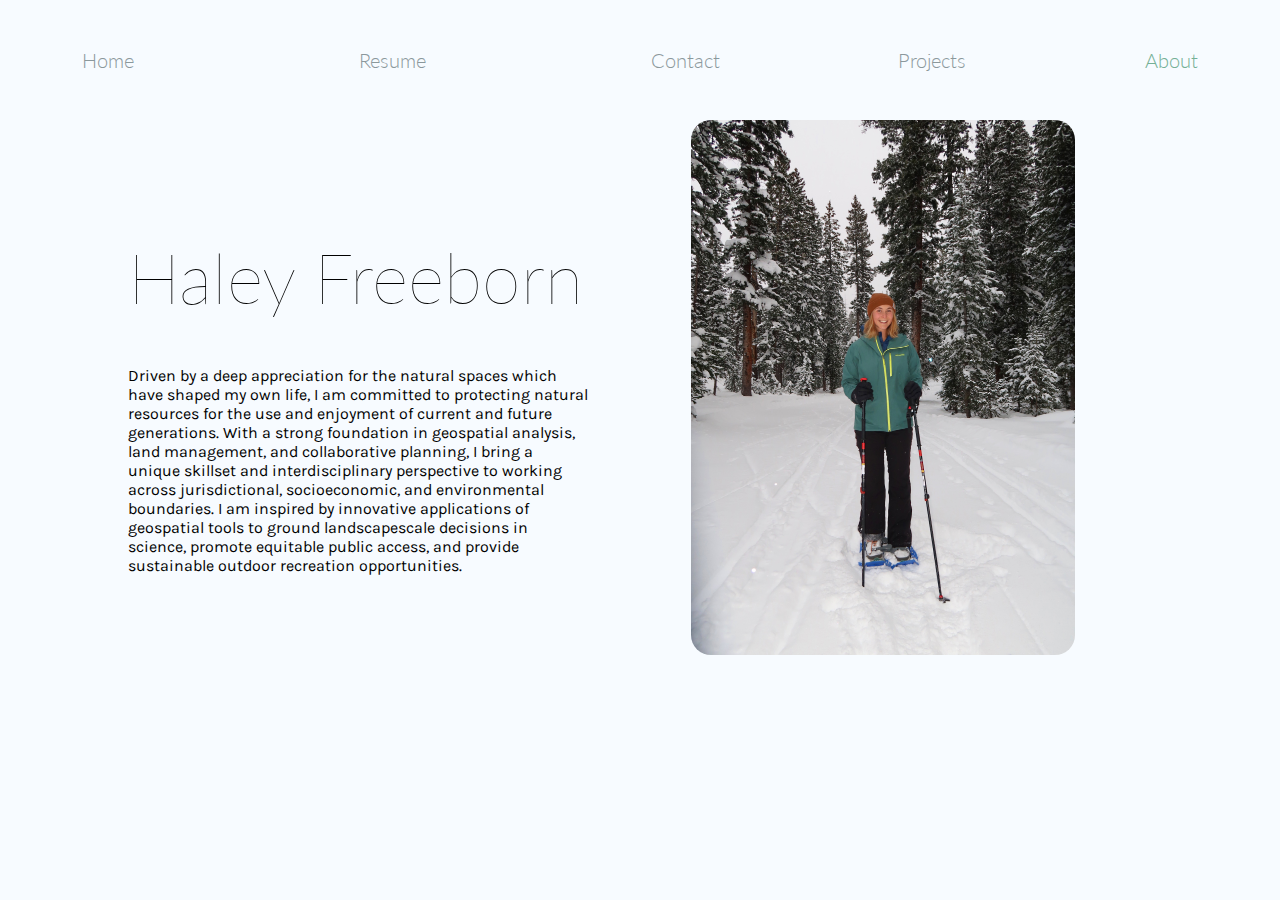
==== about.html @ 0b158d61 "create!" ====
<!DOCTYPE html>
<html>
    <head>
        <title>About</title>
        <meta name="viewport" content="width=device-width, initial-scale=1.0">
        <link rel="stylesheet" href="main.css">

        <link rel="fav icon" type="image/x-icon" href="flower3.png">


        <div class="topnav lato-light" id="myTopnav">
            <a href="index.html">Home</a>
            <a href="resume.html">Resume</a>
            <a href="contact.html">Contact</a>
            <div class="dropdown">
              <button class="dropbtn lato-light">Projects
                <i class="fa fa-caret-down"></i>
              </button>
              <div class="dropdown-content">
                <a href="#">Personal</a>
                <a href="#">Professional</a>
                <a href="#">W.I.P.</a>
              </div>
            </div>
            <a href="about.html"class="active">About</a>
            <a href="javascript:void(0);" class="icon" onclick="myFunction()">&#9776;</a>
          <!-- </div>
          <div id="container"> -->
        </div>

    </head>

    <body>

      <div class="container">
        <div class="text">
          <h1 class="lato-thin">Haley Freeborn</h1>
          <p>Driven by a deep appreciation for the natural spaces which have shaped my own life, I am committed to protecting natural
          resources for the use and enjoyment of current and future generations. With a strong foundation in geospatial analysis, land
          management, and collaborative planning, I bring a unique skillset and interdisciplinary perspective to working across jurisdictional,
          socioeconomic, and environmental boundaries. I am inspired by innovative applications of geospatial tools to ground landscapescale decisions in science, promote equitable public access, and provide sustainable outdoor recreation opportunities.</p>
        </div>
        <div class="haleypic round">
          <img src="haleypic.JPG">
        </div>
      </div>

    </body>

</html>
---- main.css ----
@import url('https://fonts.googleapis.com/css2?family=Silkscreen:wght@400;700&display=swap');

@import url("https://fonts.googleapis.com/css2?family=Archivo+Black&family=Ballet:opsz@16..72&family=Josefin+Sans:ital,wght@0,100..700;1,100..700&family=Karla:ital,wght@0,200..800;1,200..800&family=Lato:ital,wght@0,100;0,300;0,400;0,700;0,900;1,100;1,300;1,400;1,700;1,900&family=Silkscreen:wght@400;700&display=swap");


.lato-thin {
    font-family: "Lato", serif;
    font-weight: 100;
    font-style: normal;
  }
  
  .lato-light {
    font-family: "Lato", serif;
    font-weight: 300;
    font-style: normal;
  }
  
  .lato-regular {
    font-family: "Lato", serif;
    font-weight: 400;
    font-style: normal;
  }
  
  .lato-bold {
    font-family: "Lato", serif;
    font-weight: 700;
    font-style: normal;
  }
  
  .lato-black {
    font-family: "Lato", serif;
    font-weight: 900;
    font-style: normal;
  }
  
  .lato-thin-italic {
    font-family: "Lato", serif;
    font-weight: 100;
    font-style: italic;
  }
  
  .lato-light-italic {
    font-family: "Lato", serif;
    font-weight: 300;
    font-style: italic;
  }
  
  .lato-regular-italic {
    font-family: "Lato", serif;
    font-weight: 400;
    font-style: italic;
  }
  
  .lato-bold-italic {
    font-family: "Lato", serif;
    font-weight: 700;
    font-style: italic;
  }
  
  .lato-black-italic {
    font-family: "Lato", serif;
    font-weight: 900;
    font-style: italic;
  }

* {
    box-sizing: border-box;
}

h1{
    font-size: 70px;
    position: relative;
}

p{
    font-family: karla;
}

body {
    background-color: rgba(214, 235, 255, 0.2);
    margin: 0;
    padding: 0;
}

img {
    max-width: 100%
}

.row {
    display: flex;
    flex-wrap: wrap;
    padding: 0 4px;
  }
  
  /* Create four equal columns that sits next to each other */
  .column {
    flex: 25%;
    max-width: 25%;
    padding: 0 4px;
  }
  
  .column img {
    margin-top: 8px;
    vertical-align: middle;
    width: 100%;
  }
  
  /* Responsive layout - makes a two column-layout instead of four columns */
  @media screen and (max-width: 800px) {
    .column {
      flex: 50%;
      max-width: 50%;
    }
  }
  
  /* Responsive layout - makes the two columns stack on top of each other instead of next to each other */
  @media screen and (max-width: 600px) {
    .column {
      flex: 100%;
      max-width: 100%;
    }
  }

  /* Add a black background color to the top navigation */
  .topnav {
    display: flex;
    justify-content: space-between;
    align-items: center;
    padding: 0 10px;
    height: 100px;
    overflow: hidden;
    border-radius: 5px;
    width: calc(100% - 20px);
    margin: 10px; 
    box-sizing: border-box;
    left: 8px;
    right: 8px;
}
  
  /* Style the links inside the navigation bar */
  .topnav a {
    float: left;
    display: block;
    color: #8b989c;
    text-align: center;
    padding:5%;
    text-decoration: none;
    font-family: 'Lato', monospace;
    font-size: 20px;
  }
  
  /* Add an active class to highlight the current page */
  .active {
    color: #74b096 !important;
    border-radius: 50px;
  }
  
  /* Hide the link that should open and close the topnav on small screens */
  .topnav .icon {
    display: none;

  }
  
  /* Dropdown container - needed to position the dropdown content */
  .dropdown {
    float: left;
    overflow: hidden;
    transition: background-color 0.3s ease, color 0.3s ease;

  }
  
  /* Style the dropdown button to fit inside the topnav */
  .dropdown .dropbtn {
    font-size: 20px;
    /* font-family: 'Silkscreen', monospace; */
    border: none;
    outline: none;
    color: #8b989c;
    padding: 14px 16px;
    background-color: inherit;
    margin: 0;
    align-content: center;

  }
  
  /* Style the dropdown content (hidden by default) */
  .dropdown-content {
    display: none;
    position: absolute;
    background-color: #dedede9d;
    min-width: 160px;
    box-shadow: 0px 8px 16px 0px rgba(77, 255, 243, 0.2);
    z-index: 1;
    transition: background-color 0.3s ease, color 0.3s ease;
    border-radius: 20px;
  }
  
  /* Style the links inside the dropdown */
  .dropdown-content a {
    float: none;
    color: #525a5d;
    padding: 12px 16px;
    text-decoration: none;
    display: block;
    text-align: left;
  }
  
  /* Add a dark background on topnav links and the dropdown button on hover */
  .topnav a:hover, .dropdown:hover .dropbtn {
    /* background-color: #c1e4a57d; */
    color: #9de0ce;
    transition: background-color 0.3s ease, color 0.3s ease;
    border-radius: 50px;

  }
  
  /* Add a grey background to dropdown links on hover */
  .dropdown-content a:hover {
    /* background-color: #ddd; */
    color: rgb(238, 182, 0);
    transition: background-color 0.3s ease, color 0.3s ease;

  }
  
  /* Show the dropdown menu when the user moves the mouse over the dropdown button */
  .dropdown:hover .dropdown-content {
    display: block;
    transition: background-color 0.3s ease, color 0.3s ease;

  }
  
  /* When the screen is less than 600 pixels wide, hide all links, except for the first one ("Home"). Show the link that contains should open and close the topnav (.icon) */
  @media screen and (max-width: 600px) {
    .topnav a:not(:first-child), .dropdown .dropbtn {
      display: none;
    }
    .topnav a.icon {
      float: right;
      display: block;
    }
  }
  
  /* The "responsive" class is added to the topnav with JavaScript when the user clicks on the icon. This class makes the topnav look good on small screens (display the links vertically instead of horizontally) */
  @media screen and (max-width: 600px) {
    .topnav.responsive {position: relative;}
    .topnav.responsive a.icon {
      position: absolute;
      right: 0;
      top: 0;
    }
    .topnav.responsive a {
      float: none;
      display: block;
      text-align: left;
    }
    .topnav.responsive .dropdown {float: none;}
    .topnav.responsive .dropdown-content {position: relative;}
    .topnav.responsive .dropdown .dropbtn {
      display: block;
      width: 100%;
      text-align: left;
    }
  }

  img.center{
    position:absolute;
    z-index:-1;
  }

  #container {
    background-image:url(mountains.png);
    background-position:center;
    position: relative;
    width:700px;
    height:400px;
    z-index: -1;
}

.img-with-text {
    position: relative;
    text-align: center;
    width: 100%;
    margin-top: 13%;
    height: auto;
}

.img-with-text img {
    width: 100%;
    display: block;
    height: auto;
}

.img-with-text h1 {
    position: absolute;
    top: -8%;
    left: 50%;
    transform: translate(-50%, -50%);
    color: rgb(0, 8, 26); 
    /* background-color: rgba(0, 0, 0, 0.5);  */
    /* padding: 10px;  */
    font-size: 10vw;
    white-space: nowrap;
    text-align: center;
    margin: 0;
    box-sizing: border-box;
}

.container {
    display: grid;
    align-items: center; 
    grid-template-columns: 1fr 1fr;
    column-gap: 8vw;
    margin: 10%;
    margin-top: 10px;
   }
   
    */
   h1.text {
     font-size: 10vw;
     /* text-align: center; */
   }


.haleypic img{
     max-width: 30vw;
     max-height:auto;
     border-radius: 20px;

   }
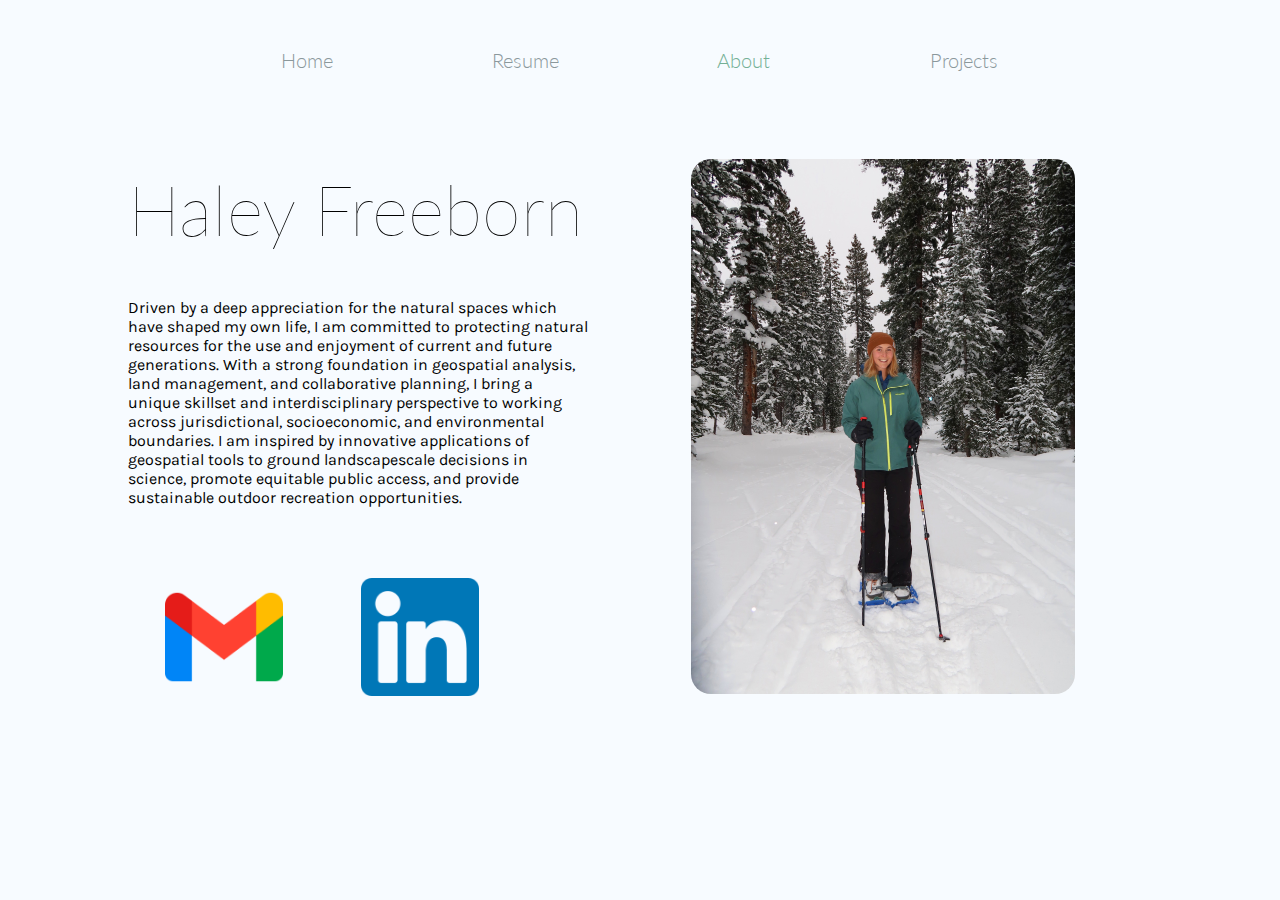
==== commit f065eabf: "new things!" ====
--- a/about.html
+++ b/about.html
@@ -4,29 +4,30 @@
         <title>About</title>
         <meta name="viewport" content="width=device-width, initial-scale=1.0">
         <link rel="stylesheet" href="main.css">
+        <link rel="stylesheet" href="about.css">
 
         <link rel="fav icon" type="image/x-icon" href="flower3.png">
 
 
         <div class="topnav lato-light" id="myTopnav">
-            <a href="index.html">Home</a>
-            <a href="resume.html">Resume</a>
-            <a href="contact.html">Contact</a>
-            <div class="dropdown">
-              <button class="dropbtn lato-light">Projects
-                <i class="fa fa-caret-down"></i>
-              </button>
-              <div class="dropdown-content">
-                <a href="#">Personal</a>
-                <a href="#">Professional</a>
-                <a href="#">W.I.P.</a>
-              </div>
+          <a href="index.html">Home</a>
+          <a href="resume.html">Resume</a>
+          <a href="about.html" class="active">About</a>
+          <!-- <a href="contact.html">Contact</a> -->
+          <div class="dropdown">
+            <button class="dropbtn lato-light">Projects
+              <i class="fa fa-caret-down"></i>
+            </button>
+            <div class="dropdown-content">
+              <a href="#">Personal</a>
+              <a href="#">Professional</a>
+              <a href="#">W.I.P.</a>
             </div>
-            <a href="about.html"class="active">About</a>
-            <a href="javascript:void(0);" class="icon" onclick="myFunction()">&#9776;</a>
-          <!-- </div>
-          <div id="container"> -->
-        </div>
+          </div>
+          <a href="javascript:void(0);" class="icon" onclick="myFunction()">&#9776;</a>
+        <!-- </div>
+        <div id="container"> -->
+      </div>
 
     </head>
 
@@ -39,7 +40,13 @@
           resources for the use and enjoyment of current and future generations. With a strong foundation in geospatial analysis, land
           management, and collaborative planning, I bring a unique skillset and interdisciplinary perspective to working across jurisdictional,
           socioeconomic, and environmental boundaries. I am inspired by innovative applications of geospatial tools to ground landscapescale decisions in science, promote equitable public access, and provide sustainable outdoor recreation opportunities.</p>
+          <br>
+          <!-- <a href="#" class="fa fa-insta"></a> -->
+          <a href="mailto:haley@gmail.com?subject=Subject%20Here&body=Body%20of%20the%20email%20goes%20here" class="social" target="_blank"><img src="gmail.png" alt="gmail button"></a>
+
+          <a href="https://www.linkedin.com/in/haley-freeborn-0aa35527a/" class="social" target="_blank"><img src="linkedswag.png" alt="linkedin button"></a>
         </div>
+
         <div class="haleypic round">
           <img src="haleypic.JPG">
         </div>
--- a/main.css
+++ b/main.css
@@ -126,7 +126,7 @@
     display: flex;
     justify-content: space-between;
     align-items: center;
-    padding: 0 10px;
+    padding: 0 20vw;
     height: 100px;
     overflow: hidden;
     border-radius: 5px;
@@ -143,7 +143,7 @@
     display: block;
     color: #8b989c;
     text-align: center;
-    padding:5%;
+    padding:2%;
     text-decoration: none;
     font-family: 'Lato', monospace;
     font-size: 20px;
--- a/about.css
+++ b/about.css
@@ -0,0 +1,189 @@
+#fcf-form {
+    display:block;
+}
+
+.fcf-body {
+    margin: 0;
+    font-family: -apple-system, Arial, sans-serif;
+    font-size: 1rem;
+    font-weight: 400;
+    line-height: 1.5;
+    color: #212529;
+    text-align: left;
+    background-color: #fff;
+    padding: 30px;
+    padding-bottom: 10px;
+    border: 1px solid #ced4da;
+    border-radius: 0.25rem;
+    max-width: 100%;
+}
+
+.fcf-form-group {
+    margin-bottom: 1rem;
+}
+
+.fcf-input-group {
+    position: relative;
+    display: -ms-flexbox;
+    display: flex;
+    -ms-flex-wrap: wrap;
+    flex-wrap: wrap;
+    -ms-flex-align: stretch;
+    align-items: stretch;
+    width: 100%;
+}
+
+.fcf-form-control {
+    display: block;
+    width: 100%;
+    height: calc(1.5em + 0.75rem + 2px);
+    padding: 0.375rem 0.75rem;
+    font-size: 1rem;
+    font-weight: 400;
+    line-height: 1.5;
+    color: #495057;
+    background-color: #fff;
+    background-clip: padding-box;
+    border: 1px solid #ced4da;
+    outline: none;
+    border-radius: 0.25rem;
+    transition: border-color 0.15s ease-in-out, box-shadow 0.15s ease-in-out;
+}
+
+.fcf-form-control:focus {
+    border: 1px solid #313131;
+}
+
+select.fcf-form-control[size], select.fcf-form-control[multiple] {
+    height: auto;
+}
+
+textarea.fcf-form-control {
+    font-family: -apple-system, Arial, sans-serif;
+    height: auto;
+}
+
+label.fcf-label {
+    display: inline-block;
+    margin-bottom: 0.5rem;
+}
+
+.fcf-credit {
+    padding-top: 10px;
+    font-size: 0.9rem;
+    color: #545b62;
+}
+
+.fcf-credit a {
+    color: #545b62;
+    text-decoration: underline;
+}
+
+.fcf-credit a:hover {
+    color: #0056b3;
+    text-decoration: underline;
+}
+
+.fcf-btn {
+    display: inline-block;
+    font-weight: 400;
+    color: #212529;
+    text-align: center;
+    vertical-align: middle;
+    cursor: pointer;
+    -webkit-user-select: none;
+    -moz-user-select: none;
+    -ms-user-select: none;
+    user-select: none;
+    background-color: transparent;
+    border: 1px solid transparent;
+    padding: 0.375rem 0.75rem;
+    font-size: 1rem;
+    line-height: 1.5;
+    border-radius: 0.25rem;
+    transition: color 0.15s ease-in-out, background-color 0.15s ease-in-out, border-color 0.15s ease-in-out, box-shadow 0.15s ease-in-out;
+}
+
+@media (prefers-reduced-motion: reduce) {
+    .fcf-btn {
+        transition: none;
+    }
+}
+
+.fcf-btn:hover {
+    color: #212529;
+    text-decoration: none;
+}
+
+.fcf-btn:focus, .fcf-btn.focus {
+    outline: 0;
+    box-shadow: 0 0 0 0.2rem rgba(0, 123, 255, 0.25);
+}
+
+.fcf-btn-primary {
+    color: #fff;
+    background-color: #007bff;
+    border-color: #007bff;
+}
+
+.fcf-btn-primary:hover {
+    color: #fff;
+    background-color: #0069d9;
+    border-color: #0062cc;
+}
+
+.fcf-btn-primary:focus, .fcf-btn-primary.focus {
+    color: #fff;
+    background-color: #0069d9;
+    border-color: #0062cc;
+    box-shadow: 0 0 0 0.2rem rgba(38, 143, 255, 0.5);
+}
+
+.fcf-btn-lg, .fcf-btn-group-lg>.fcf-btn {
+    padding: 0.5rem 1rem;
+    font-size: 1.25rem;
+    line-height: 1.5;
+    border-radius: 20px;
+}
+
+.fcf-btn-block {
+    display: block;
+    width: 100%;
+}
+
+.fcf-btn-block+.fcf-btn-block {
+    margin-top: 0.5rem;
+}
+
+input[type="submit"].fcf-btn-block, input[type="reset"].fcf-btn-block, input[type="button"].fcf-btn-block {
+    width: 100%;
+}
+
+.social img{
+    max-width: 15vw;
+    height: auto;
+    object-fit: cover;
+    padding: 8%;
+  }
+  
+  .social:hover img{
+      opacity: 0.7;
+  }
+  
+  .social-insta {
+    background: #55ACEE;
+    color: white;
+    border-radius: 50px;
+  }
+  
+  .social-gmail {
+    background: #dd4b39;
+    color: white;
+    border-radius: 50px;
+  }
+  
+  .social-linkedin {
+    background: #007bb5;
+    color: white;
+    border-radius: 50px;
+  }
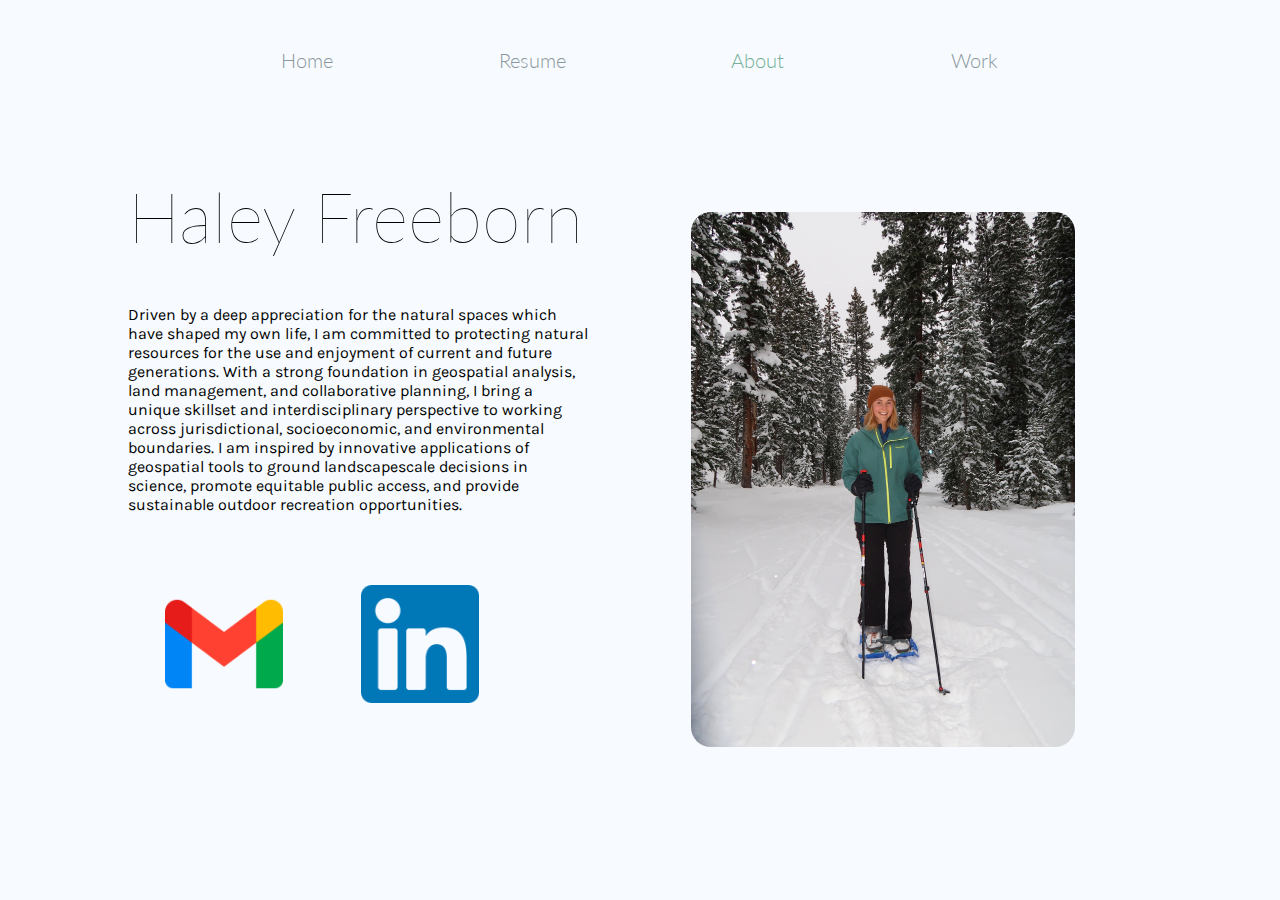
==== commit 869062e3: "fix!" ====
--- a/about.html
+++ b/about.html
@@ -15,13 +15,13 @@
           <a href="about.html" class="active">About</a>
           <!-- <a href="contact.html">Contact</a> -->
           <div class="dropdown">
-            <button class="dropbtn lato-light">Projects
+            <button class="dropbtn lato-light">Work
               <i class="fa fa-caret-down"></i>
             </button>
             <div class="dropdown-content">
-              <a href="#">Personal</a>
-              <a href="#">Professional</a>
-              <a href="#">W.I.P.</a>
+              <a href="maps.html">Maps</a>
+              <a href="writing.html">Writing</a>
+              <a href="other.html">Drawings</a>
             </div>
           </div>
           <a href="javascript:void(0);" class="icon" onclick="myFunction()">&#9776;</a>
--- a/main.css
+++ b/main.css
@@ -313,6 +313,15 @@
     margin: 10%;
     margin-top: 10px;
    }
+
+   .threecontainer {
+    display: grid;
+    align-items: center; 
+    grid-template-columns: 1fr 1fr 1fr;
+    column-gap: 8vw;
+    margin: 10%;
+    margin-top: 10px;
+   }
    
     */
    h1.text {
@@ -325,7 +334,14 @@
      max-width: 30vw;
      max-height:auto;
      border-radius: 20px;
-
+     margin-top: 20%;
+   }
+
+   hr {
+    width: 70%;
+    border: 0;
+    border-top: 1px solid #74b0968b;
+    margin: 20px auto;
    }
 
    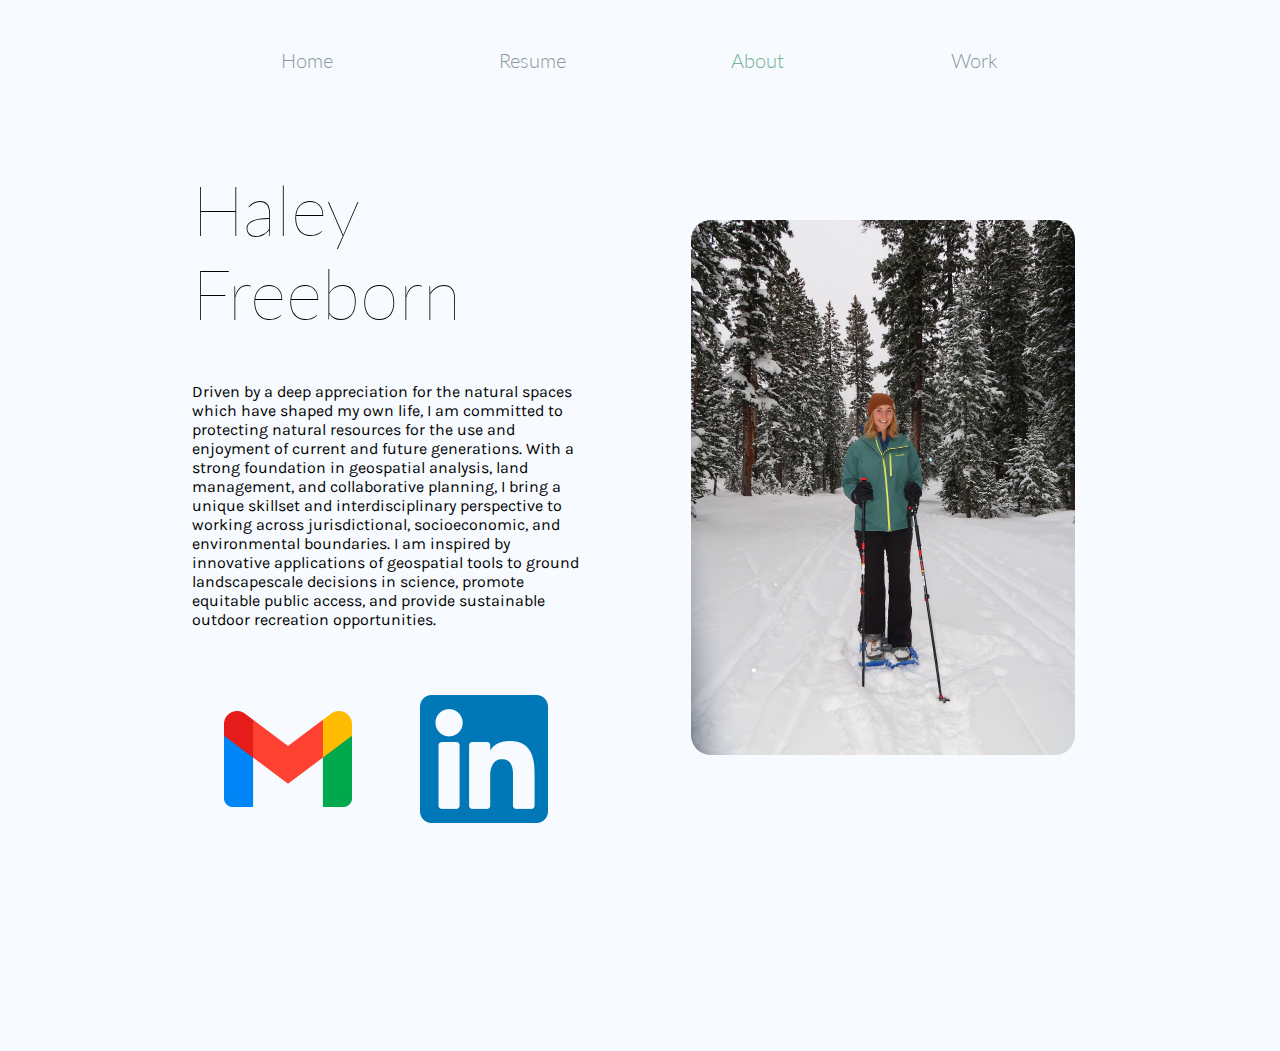
==== commit d5735299: "poopies" ====
--- a/about.html
+++ b/about.html
@@ -31,6 +31,13 @@
 
     </head>
 
+    <!-- <style>
+      body{
+        background-image: url(drawings/mountainlines.png);
+      }
+    </style> -->
+
+
     <body>
 
       <div class="container">
--- a/main.css
+++ b/main.css
@@ -310,8 +310,8 @@
     align-items: center; 
     grid-template-columns: 1fr 1fr;
     column-gap: 8vw;
-    margin: 10%;
-    margin-top: 10px;
+    margin: 15%;
+    margin-top: 0;
    }
 
    .threecontainer {
@@ -334,7 +334,6 @@
      max-width: 30vw;
      max-height:auto;
      border-radius: 20px;
-     margin-top: 20%;
    }
 
    hr {
@@ -343,5 +342,3 @@
     border-top: 1px solid #74b0968b;
     margin: 20px auto;
    }
-
-   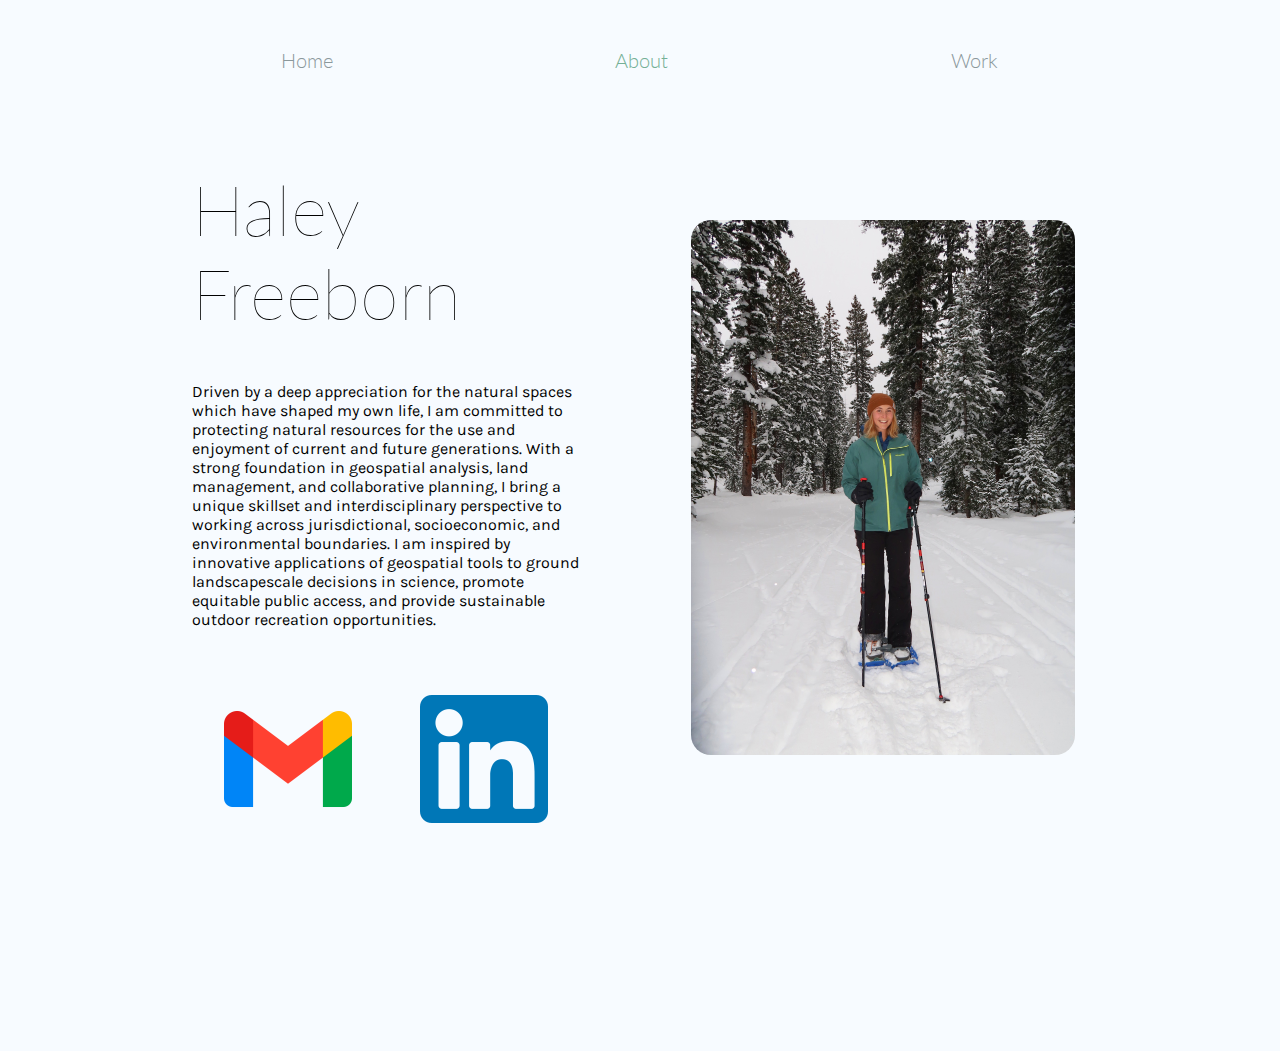
==== commit 2e3a4408: "remove resume tab" ====
--- a/about.html
+++ b/about.html
@@ -11,7 +11,7 @@
 
         <div class="topnav lato-light" id="myTopnav">
           <a href="index.html">Home</a>
-          <a href="resume.html">Resume</a>
+          <!-- <a href="resume.html">Resume</a> -->
           <a href="about.html" class="active">About</a>
           <!-- <a href="contact.html">Contact</a> -->
           <div class="dropdown">
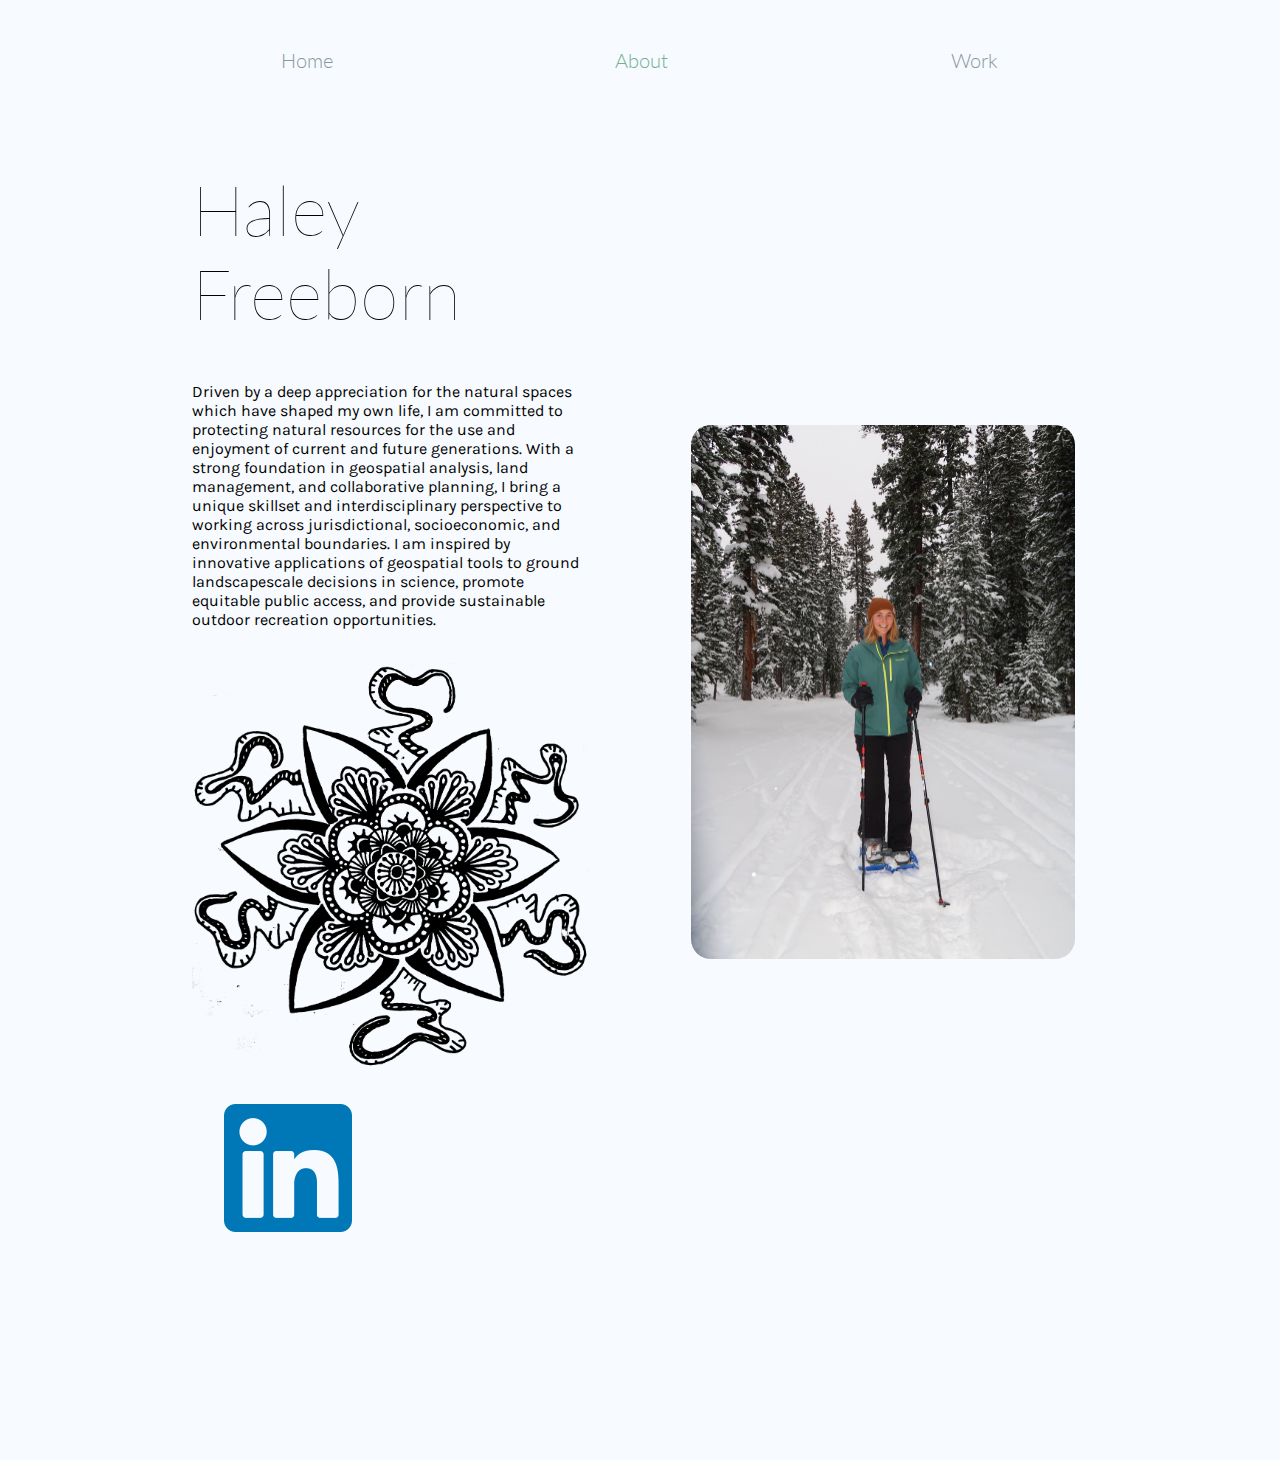
==== commit fc444448: "addd" ====
--- a/about.html
+++ b/about.html
@@ -49,7 +49,8 @@
           socioeconomic, and environmental boundaries. I am inspired by innovative applications of geospatial tools to ground landscapescale decisions in science, promote equitable public access, and provide sustainable outdoor recreation opportunities.</p>
           <br>
           <!-- <a href="#" class="fa fa-insta"></a> -->
-          <a href="mailto:haley@gmail.com?subject=Subject%20Here&body=Body%20of%20the%20email%20goes%20here" class="social" target="_blank"><img src="gmail.png" alt="gmail button"></a>
+          <!-- <a href="mailto:haley@gmail.com?subject=Subject%20Here&body=Body%20of%20the%20email%20goes%20here" class="social" target="_blank"><img src="gmail.png" alt="gmail button"></a> -->
+          <a href="https://www.youtube.com/watch?v=sD72LbIk02M"><img src="flower1.png" alt="gmail button placeholder"></a>
 
           <a href="https://www.linkedin.com/in/haley-freeborn-0aa35527a/" class="social" target="_blank"><img src="linkedswag.png" alt="linkedin button"></a>
         </div>
